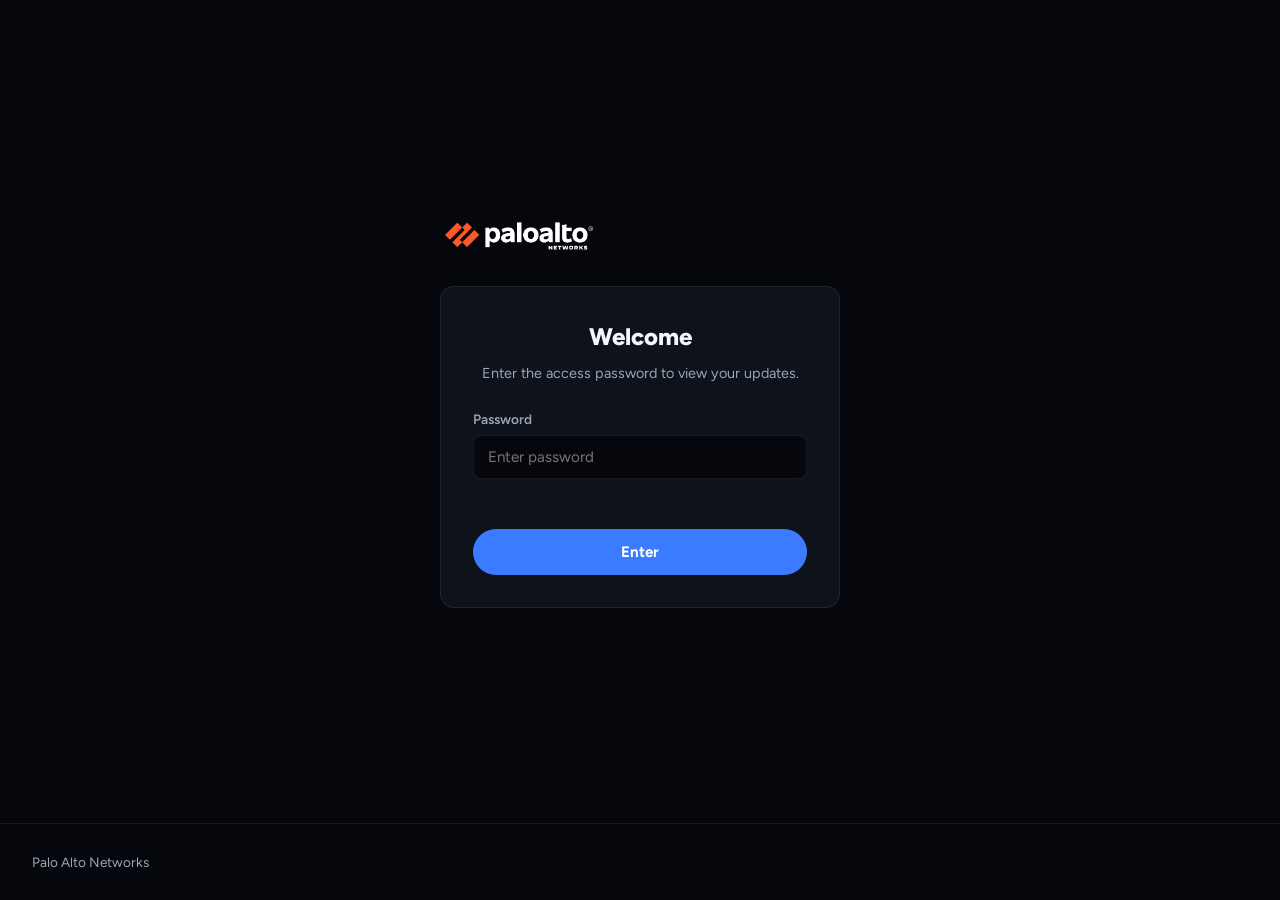
==== index.html @ 4d46ea5a "Scaffold customer-facing PANW updates intranet Static site cloning ai_district_hub's visual system (" ====
<!doctype html>
<html lang="en">
<head>
  <meta charset="UTF-8" />
  <meta name="viewport" content="width=device-width, initial-scale=1.0" />
  <title>Sign In — Palo Alto Networks Updates</title>
  <link rel="stylesheet" href="css/styles.css" />
</head>
<body>
  <main class="gate">
    <div class="gate-panel">
      <div class="logo-badge">
        <img src="assets/images/panw_RGB_Logo_Negative.png" alt="Palo Alto Networks" />
      </div>
      <div class="card">
        <h1>Welcome</h1>
        <p class="subtitle">Enter the access password to view your updates.</p>
        <form id="login-form" novalidate>
          <div class="form-group">
            <label for="password">Password</label>
            <input type="password" id="password" name="password" placeholder="Enter password" required autocomplete="current-password" />
          </div>
          <p id="form-error" class="form-error"></p>
          <button type="submit" id="submit-btn" class="btn btn-primary">Enter</button>
        </form>
      </div>
    </div>
  </main>

  <footer class="site-footer">
    <span>Palo Alto Networks</span>
  </footer>

  <script src="js/auth.js"></script>
  <script>
    if (isAuthenticated()) {
      window.location.href = "updates.html";
    }

    const form = document.getElementById("login-form");
    const errorMsg = document.getElementById("form-error");
    const submitBtn = document.getElementById("submit-btn");

    form.addEventListener("submit", async (e) => {
      e.preventDefault();
      errorMsg.textContent = "";
      submitBtn.disabled = true;
      submitBtn.textContent = "Checking…";

      const password = form.password.value;
      const ok = await checkPassword(password);
      if (ok) {
        setAuthenticated();
        window.location.href = "updates.html";
      } else {
        errorMsg.textContent = "Incorrect password. Please try again.";
        submitBtn.disabled = false;
        submitBtn.textContent = "Enter";
      }
    });
  </script>
</body>
</html>
---- css/styles.css ----
/* ---------- Fonts ---------- */
@font-face { font-family: "Figtree"; font-weight: 300; font-style: normal; src: url("../assets/fonts/Figtree font/Figtree-Light.ttf") format("truetype"); }
@font-face { font-family: "Figtree"; font-weight: 300; font-style: italic; src: url("../assets/fonts/Figtree font/Figtree-LightItalic.ttf") format("truetype"); }
@font-face { font-family: "Figtree"; font-weight: 400; font-style: normal; src: url("../assets/fonts/Figtree font/Figtree-Regular.ttf") format("truetype"); }
@font-face { font-family: "Figtree"; font-weight: 400; font-style: italic; src: url("../assets/fonts/Figtree font/Figtree-Italic.ttf") format("truetype"); }
@font-face { font-family: "Figtree"; font-weight: 500; font-style: normal; src: url("../assets/fonts/Figtree font/Figtree-Medium.ttf") format("truetype"); }
@font-face { font-family: "Figtree"; font-weight: 500; font-style: italic; src: url("../assets/fonts/Figtree font/Figtree-MediumItalic.ttf") format("truetype"); }
@font-face { font-family: "Figtree"; font-weight: 600; font-style: normal; src: url("../assets/fonts/Figtree font/Figtree-SemiBold.ttf") format("truetype"); }
@font-face { font-family: "Figtree"; font-weight: 600; font-style: italic; src: url("../assets/fonts/Figtree font/Figtree-SemiBoldItalic.ttf") format("truetype"); }
@font-face { font-family: "Figtree"; font-weight: 700; font-style: normal; src: url("../assets/fonts/Figtree font/Figtree-Bold.ttf") format("truetype"); }
@font-face { font-family: "Figtree"; font-weight: 700; font-style: italic; src: url("../assets/fonts/Figtree font/Figtree-BoldItalic.ttf") format("truetype"); }
@font-face { font-family: "Figtree"; font-weight: 800; font-style: normal; src: url("../assets/fonts/Figtree font/Figtree-ExtraBold.ttf") format("truetype"); }
@font-face { font-family: "Figtree"; font-weight: 800; font-style: italic; src: url("../assets/fonts/Figtree font/Figtree-ExtraBoldItalic.ttf") format("truetype"); }
@font-face { font-family: "Figtree"; font-weight: 900; font-style: normal; src: url("../assets/fonts/Figtree font/Figtree-Black.ttf") format("truetype"); }
@font-face { font-family: "Figtree"; font-weight: 900; font-style: italic; src: url("../assets/fonts/Figtree font/Figtree-BlackItalic.ttf") format("truetype"); }

/* ---------- Tokens ---------- */
:root {
  --bg: #05070c;
  --bg-elevated: #0d121b;
  --panel-border: rgba(255, 255, 255, 0.08);
  --text: #f4f6f9;
  --text-muted: #9aa5b5;
  --blue: #7db8ff;
  --blue-strong: #3b7bff;
  --orange: #fa582d;
  --error: #ff6b6b;
  --radius: 14px;
}

* { box-sizing: border-box; }

html { scroll-behavior: smooth; }

body {
  margin: 0;
  min-height: 100vh;
  display: flex;
  flex-direction: column;
  background: var(--bg);
  color: var(--text);
  font-family: "Figtree", -apple-system, BlinkMacSystemFont, "Segoe UI", sans-serif;
  line-height: 1.5;
  -webkit-font-smoothing: antialiased;
}

img { max-width: 100%; display: block; }

a { color: inherit; }

/* ---------- Header ---------- */
.site-header {
  position: sticky;
  top: 0;
  z-index: 20;
  display: flex;
  align-items: center;
  justify-content: space-between;
  gap: 24px;
  padding: 14px 32px;
  background: rgba(5, 7, 12, 0.85);
  backdrop-filter: blur(10px);
  border-bottom: 1px solid var(--panel-border);
}

.logo-badge {
  display: inline-flex;
  align-items: center;
}

.logo-badge img {
  height: 52px;
  width: auto;
}

.site-nav {
  display: flex;
  align-items: center;
  gap: 28px;
  margin-right: auto;
  margin-left: 40px;
}

.site-nav a {
  text-decoration: none;
  color: var(--text-muted);
  font-weight: 600;
  font-size: 0.95rem;
  padding: 6px 2px;
  border-bottom: 2px solid transparent;
  transition: color 0.15s ease, border-color 0.15s ease;
}

.site-nav a:hover { color: var(--text); }

.site-nav a.active {
  color: var(--text);
  border-bottom-color: var(--blue-strong);
}

.header-tag {
  font-size: 0.8rem;
  font-weight: 600;
  color: var(--text-muted);
  letter-spacing: 0.04em;
  text-transform: uppercase;
}

/* ---------- Buttons ---------- */
.btn {
  display: inline-flex;
  align-items: center;
  justify-content: center;
  gap: 8px;
  padding: 13px 24px;
  border-radius: 999px;
  font-weight: 700;
  font-size: 0.95rem;
  font-family: inherit;
  text-decoration: none;
  border: 1px solid transparent;
  cursor: pointer;
  transition: transform 0.15s ease, background 0.15s ease, opacity 0.15s ease;
}

.btn:hover { transform: translateY(-1px); }
.btn:disabled { opacity: 0.6; cursor: default; transform: none; }

.btn-primary { background: var(--blue-strong); color: #fff; width: 100%; }
.btn-primary:hover { background: #2f6ae8; }

.btn-link {
  color: var(--text);
  font-weight: 700;
  text-decoration: underline;
  text-underline-offset: 4px;
}

/* ---------- Page header ---------- */
.page-header {
  padding: 64px 32px 32px;
  max-width: 1180px;
  margin: 0 auto;
}

.page-header h1 {
  margin: 0 0 10px;
  font-size: 2.2rem;
  font-weight: 800;
}

.page-header p { color: var(--text-muted); margin: 0; max-width: 560px; }

/* ---------- Resource / update cards ---------- */
.resource-grid {
  display: grid;
  grid-template-columns: repeat(auto-fill, minmax(240px, 1fr));
  gap: 24px;
  max-width: 1180px;
  margin: 0 auto 96px;
  padding: 0 32px;
}

.resource-card {
  display: flex;
  flex-direction: column;
  gap: 8px;
  padding: 28px;
  border-radius: var(--radius);
  border: 1px solid var(--panel-border);
  background: var(--bg-elevated);
  text-decoration: none;
  color: inherit;
  transition: border-color 0.15s ease, transform 0.15s ease;
}

.resource-card:hover {
  border-color: var(--blue-strong);
  transform: translateY(-3px);
}

.resource-card h3 {
  margin: 0;
  font-size: 1.15rem;
  font-weight: 700;
}

.resource-card p {
  margin: 0;
  color: var(--text-muted);
  font-size: 0.9rem;
}

.update-card-badge {
  align-self: flex-start;
  padding: 3px 10px;
  border-radius: 999px;
  background: rgba(59, 123, 255, 0.18);
  color: var(--blue);
  font-size: 0.75rem;
  font-weight: 700;
  text-transform: uppercase;
  letter-spacing: 0.04em;
}

.update-card-date {
  font-size: 0.8rem;
  font-weight: 600;
  color: var(--text-muted);
  text-transform: uppercase;
  letter-spacing: 0.04em;
}

/* ---------- Login / password gate ---------- */
main.gate {
  flex: 1;
  display: flex;
  align-items: center;
  justify-content: center;
  padding: 32px;
}

.gate-panel { width: 100%; max-width: 400px; }

.gate-panel .logo-badge {
  justify-content: center;
  margin-bottom: 28px;
}

.gate-panel .logo-badge img { height: 44px; }

.card {
  padding: 32px;
  border-radius: var(--radius);
  border: 1px solid var(--panel-border);
  background: var(--bg-elevated);
}

.card h1 {
  margin: 0 0 8px;
  font-size: 1.5rem;
  font-weight: 800;
  text-align: center;
}

.card p.subtitle {
  margin: 0 0 24px;
  color: var(--text-muted);
  font-size: 0.9rem;
  text-align: center;
}

.form-group { margin-bottom: 18px; }

.form-group label {
  display: block;
  margin-bottom: 6px;
  font-size: 0.85rem;
  font-weight: 600;
  color: var(--text-muted);
}

.form-group input {
  width: 100%;
  padding: 12px 14px;
  border-radius: 8px;
  border: 1px solid var(--panel-border);
  background: var(--bg);
  color: var(--text);
  font-family: inherit;
  font-size: 0.95rem;
}

.form-group input:focus {
  outline: none;
  border-color: var(--blue-strong);
}

.form-error {
  color: var(--error);
  font-size: 0.85rem;
  margin: 0 0 16px;
  min-height: 1.2em;
}

/* ---------- Footer ---------- */
.site-footer {
  padding: 28px 32px;
  border-top: 1px solid var(--panel-border);
  color: var(--text-muted);
  font-size: 0.85rem;
  display: flex;
  align-items: center;
  justify-content: space-between;
  flex-wrap: wrap;
  gap: 12px;
}

.site-footer a {
  color: var(--text-muted);
  text-decoration: none;
}

.site-footer a:hover { color: var(--text); }

@media (max-width: 640px) {
  .site-header { padding: 12px 20px; }
  .site-nav { margin-left: 20px; gap: 18px; }
  .header-tag { display: none; }
  .page-header { padding: 48px 20px 24px; }
  .resource-grid { padding: 0 20px; }
}
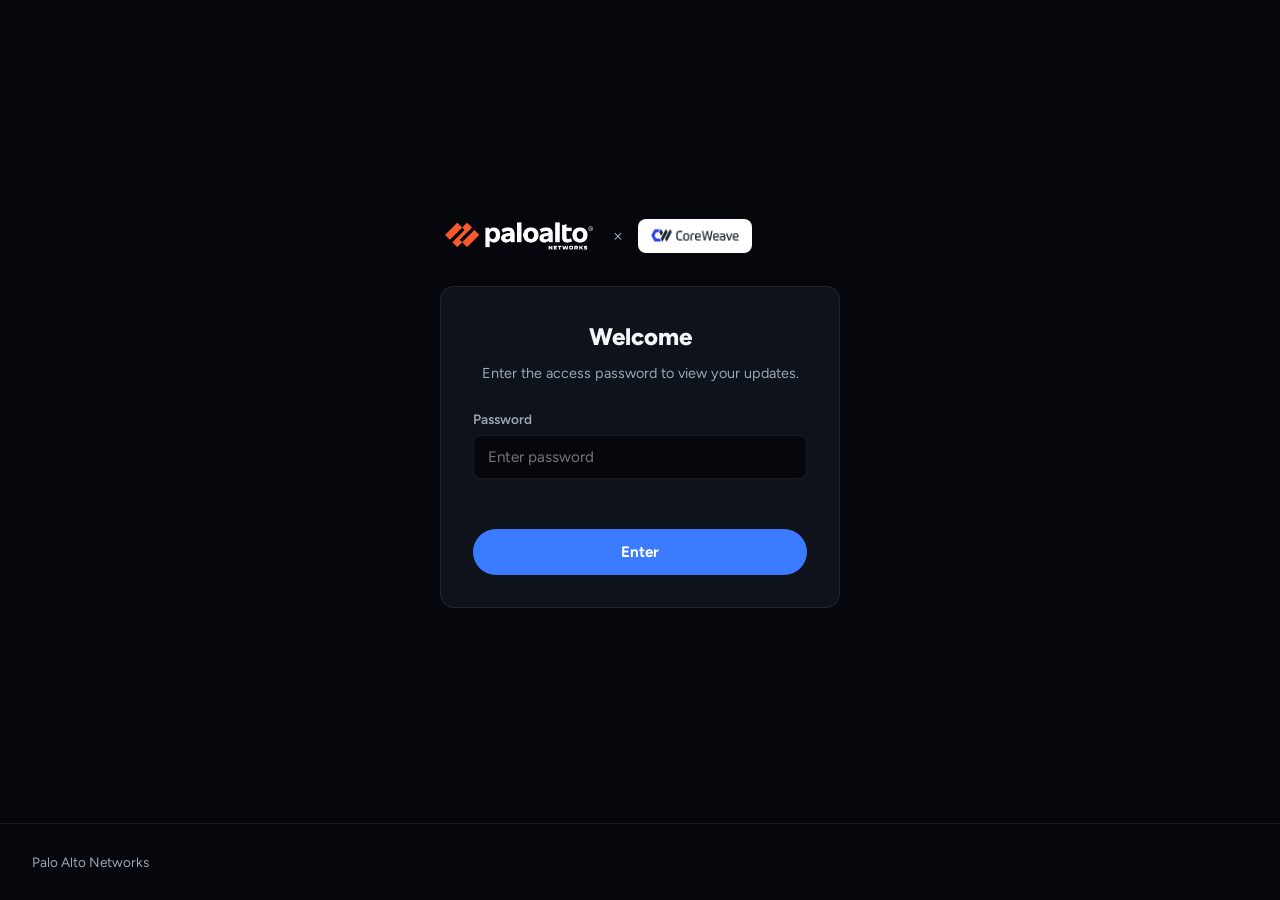
==== commit 8ab89690: "Add CoreWeave co-branding and NGFW estate sheet embed Adds the CoreWeave logo next to the Palo Alto " ====
--- a/index.html
+++ b/index.html
@@ -11,6 +11,10 @@
     <div class="gate-panel">
       <div class="logo-badge">
         <img src="assets/images/panw_RGB_Logo_Negative.png" alt="Palo Alto Networks" />
+        <span class="logo-divider" aria-hidden="true">&times;</span>
+        <span class="logo-chip">
+          <img src="assets/images/coreweave.png" alt="CoreWeave" />
+        </span>
       </div>
       <div class="card">
         <h1>Welcome</h1>
--- a/css/styles.css
+++ b/css/styles.css
@@ -66,10 +66,30 @@
 .logo-badge {
   display: inline-flex;
   align-items: center;
-}
-
-.logo-badge img {
+  gap: 14px;
+}
+
+.logo-badge > img {
   height: 52px;
+  width: auto;
+}
+
+.logo-divider {
+  color: var(--text-muted);
+  font-size: 1.2rem;
+  font-weight: 300;
+}
+
+.logo-chip {
+  display: inline-flex;
+  align-items: center;
+  background: #fff;
+  border-radius: 8px;
+  padding: 6px 10px;
+}
+
+.logo-chip img {
+  height: 22px;
   width: auto;
 }
 
@@ -211,6 +231,57 @@
   letter-spacing: 0.04em;
 }
 
+/* ---------- Embedded documents ---------- */
+.embed-wrap {
+  max-width: 1180px;
+  margin: 0 auto 48px;
+  padding: 0 32px;
+}
+
+.embed-frame {
+  position: relative;
+  border: 1px solid var(--panel-border);
+  border-radius: var(--radius);
+  overflow: hidden;
+  background: var(--bg-elevated);
+  aspect-ratio: 16 / 10;
+}
+
+.embed-frame iframe {
+  width: 100%;
+  height: 100%;
+  border: 0;
+}
+
+.embed-open-link {
+  display: inline-block;
+  margin-top: 10px;
+  font-size: 0.85rem;
+  font-weight: 600;
+  color: var(--blue);
+  text-decoration: none;
+}
+
+.embed-open-link:hover { text-decoration: underline; }
+
+.section-heading {
+  max-width: 1180px;
+  margin: 0 auto 20px;
+  padding: 0 32px;
+}
+
+.section-heading h2 {
+  margin: 0 0 6px;
+  font-size: 1.3rem;
+  font-weight: 800;
+}
+
+.section-heading p {
+  margin: 0;
+  color: var(--text-muted);
+  font-size: 0.9rem;
+}
+
 /* ---------- Login / password gate ---------- */
 main.gate {
   flex: 1;
@@ -227,7 +298,7 @@
   margin-bottom: 28px;
 }
 
-.gate-panel .logo-badge img { height: 44px; }
+.gate-panel .logo-badge > img { height: 44px; }
 
 .card {
   padding: 32px;
@@ -309,4 +380,6 @@
   .header-tag { display: none; }
   .page-header { padding: 48px 20px 24px; }
   .resource-grid { padding: 0 20px; }
-}
+  .embed-wrap { padding: 0 20px; }
+  .section-heading { padding: 0 20px; }
+}
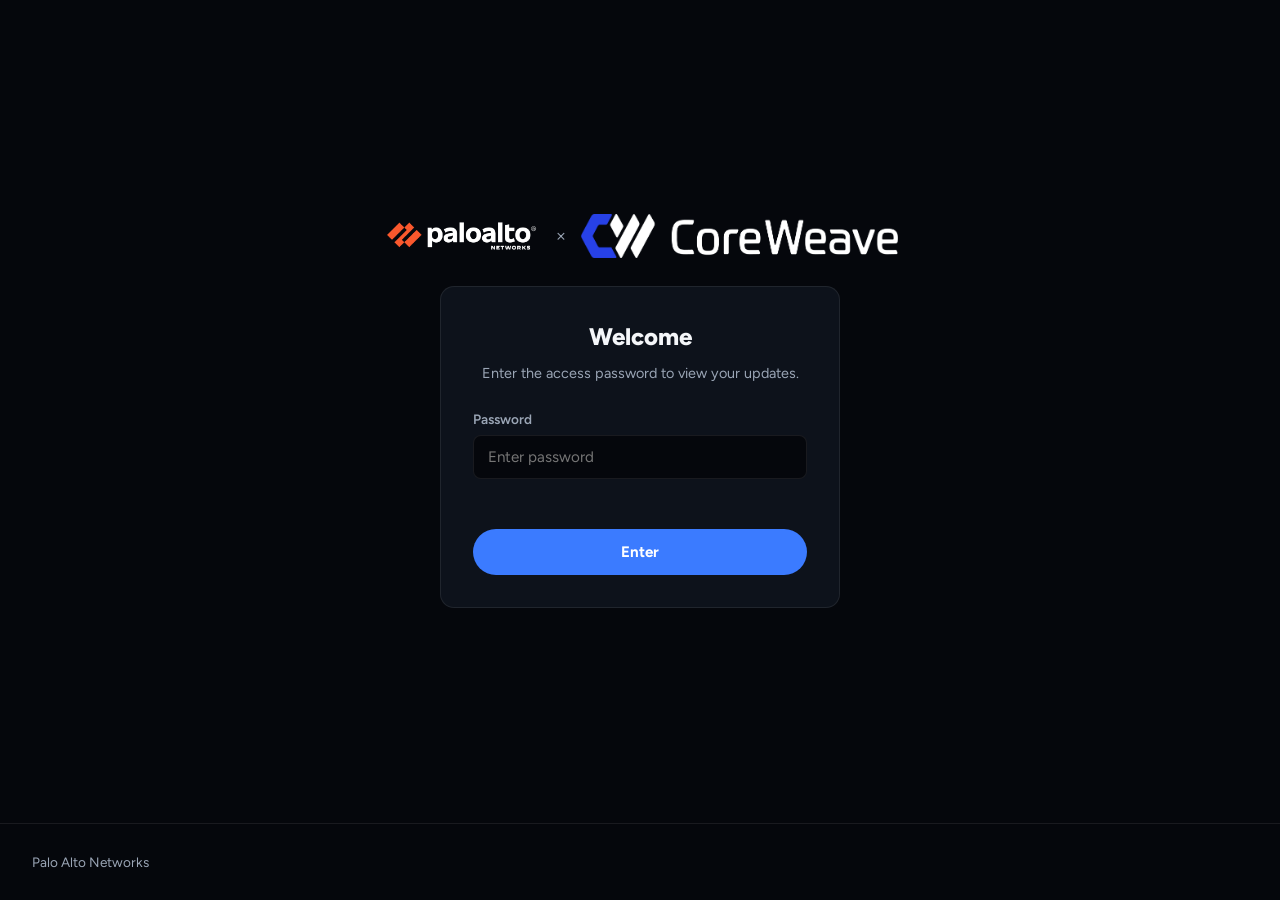
==== commit b455301b: "Simplify CoreWeave lockup, enlarge NGFW estate embed Swap in the new white/negative CoreWeave wordma" ====
--- a/index.html
+++ b/index.html
@@ -12,9 +12,7 @@
       <div class="logo-badge">
         <img src="assets/images/panw_RGB_Logo_Negative.png" alt="Palo Alto Networks" />
         <span class="logo-divider" aria-hidden="true">&times;</span>
-        <span class="logo-chip">
-          <img src="assets/images/coreweave.png" alt="CoreWeave" />
-        </span>
+        <img src="assets/images/coreweave.png" alt="CoreWeave" />
       </div>
       <div class="card">
         <h1>Welcome</h1>
--- a/css/styles.css
+++ b/css/styles.css
@@ -80,19 +80,6 @@
   font-weight: 300;
 }
 
-.logo-chip {
-  display: inline-flex;
-  align-items: center;
-  background: #fff;
-  border-radius: 8px;
-  padding: 6px 10px;
-}
-
-.logo-chip img {
-  height: 22px;
-  width: auto;
-}
-
 .site-nav {
   display: flex;
   align-items: center;
@@ -158,6 +145,7 @@
 
 /* ---------- Page header ---------- */
 .page-header {
+  width: 100%;
   padding: 64px 32px 32px;
   max-width: 1180px;
   margin: 0 auto;
@@ -173,6 +161,7 @@
 
 /* ---------- Resource / update cards ---------- */
 .resource-grid {
+  width: 100%;
   display: grid;
   grid-template-columns: repeat(auto-fill, minmax(240px, 1fr));
   gap: 24px;
@@ -233,7 +222,8 @@
 
 /* ---------- Embedded documents ---------- */
 .embed-wrap {
-  max-width: 1180px;
+  width: 100%;
+  max-width: 1600px;
   margin: 0 auto 48px;
   padding: 0 32px;
 }
@@ -244,7 +234,8 @@
   border-radius: var(--radius);
   overflow: hidden;
   background: var(--bg-elevated);
-  aspect-ratio: 16 / 10;
+  height: 80vh;
+  min-height: 700px;
 }
 
 .embed-frame iframe {
@@ -263,24 +254,6 @@
 }
 
 .embed-open-link:hover { text-decoration: underline; }
-
-.section-heading {
-  max-width: 1180px;
-  margin: 0 auto 20px;
-  padding: 0 32px;
-}
-
-.section-heading h2 {
-  margin: 0 0 6px;
-  font-size: 1.3rem;
-  font-weight: 800;
-}
-
-.section-heading p {
-  margin: 0;
-  color: var(--text-muted);
-  font-size: 0.9rem;
-}
 
 /* ---------- Login / password gate ---------- */
 main.gate {
@@ -381,5 +354,4 @@
   .page-header { padding: 48px 20px 24px; }
   .resource-grid { padding: 0 20px; }
   .embed-wrap { padding: 0 20px; }
-  .section-heading { padding: 0 20px; }
-}
+}
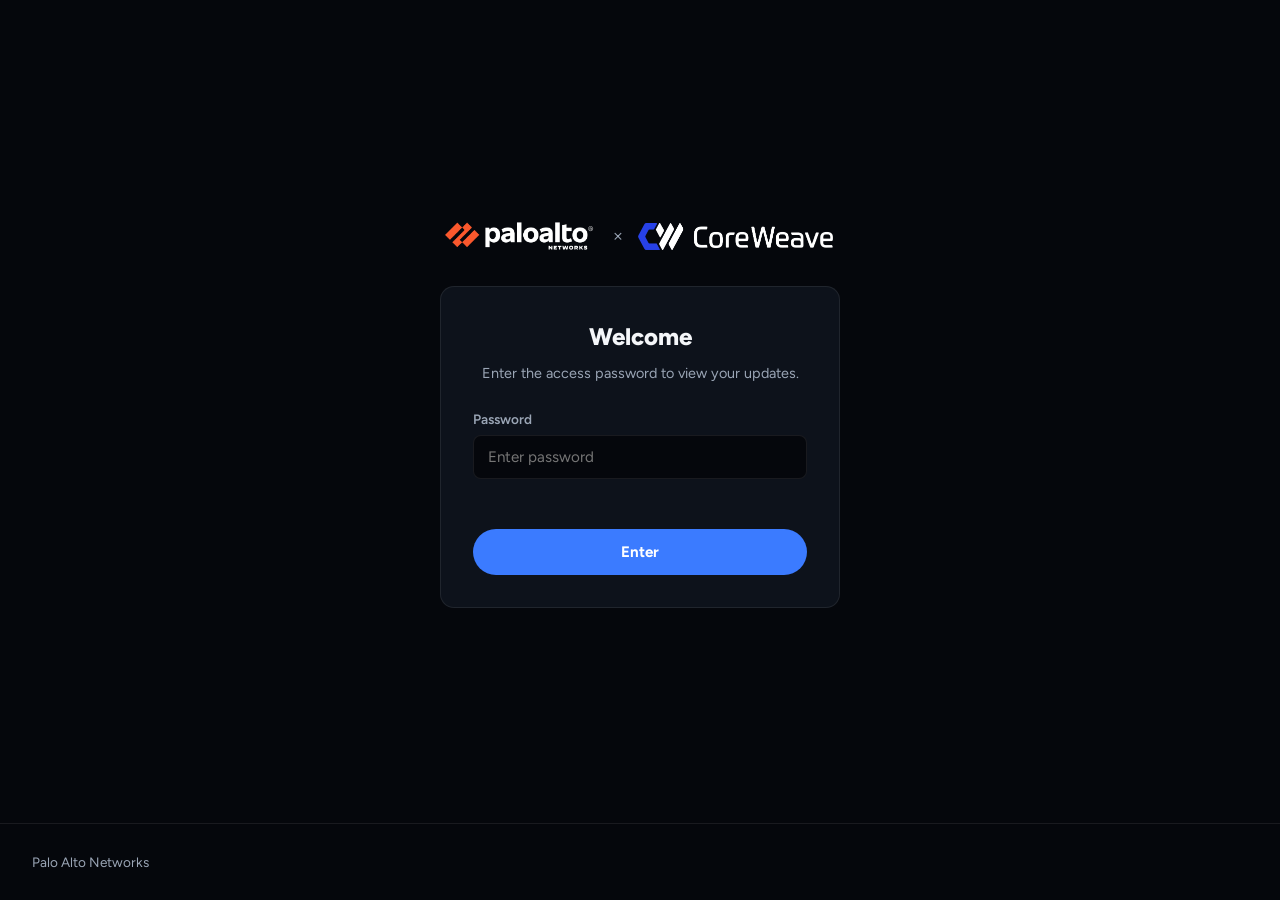
==== commit 9b53cee7: "Scale CoreWeave logo to match Palo Alto's visual weight The CoreWeave PNG is cropped tight to its in" ====
--- a/index.html
+++ b/index.html
@@ -12,7 +12,7 @@
       <div class="logo-badge">
         <img src="assets/images/panw_RGB_Logo_Negative.png" alt="Palo Alto Networks" />
         <span class="logo-divider" aria-hidden="true">&times;</span>
-        <img src="assets/images/coreweave.png" alt="CoreWeave" />
+        <img class="logo-coreweave" src="assets/images/coreweave.png" alt="CoreWeave" />
       </div>
       <div class="card">
         <h1>Welcome</h1>
--- a/css/styles.css
+++ b/css/styles.css
@@ -74,6 +74,13 @@
   width: auto;
 }
 
+/* The CoreWeave mark is cropped tight to its ink with no internal
+   padding, unlike the Palo Alto lockup (padded ~38% by canvas
+   height). Sized down so the two read as equal visual weight. */
+.logo-badge > img.logo-coreweave {
+  height: 32px;
+}
+
 .logo-divider {
   color: var(--text-muted);
   font-size: 1.2rem;
@@ -272,6 +279,7 @@
 }
 
 .gate-panel .logo-badge > img { height: 44px; }
+.gate-panel .logo-badge > img.logo-coreweave { height: 27px; }
 
 .card {
   padding: 32px;
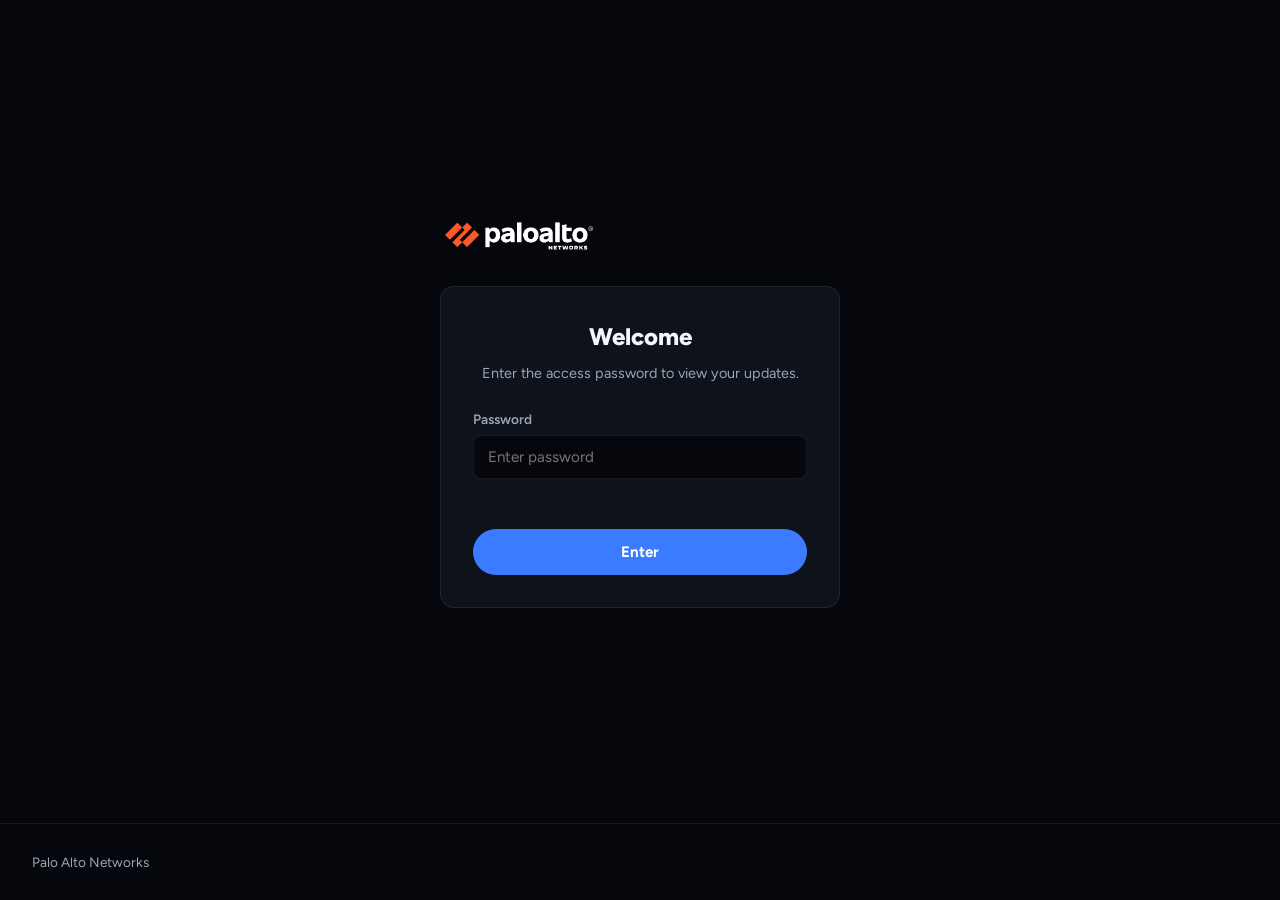
==== commit cdf0c202: "Remove CoreWeave logo, add Technical Resources nav dropdown Drops the CoreWeave co-branding lockup f" ====
--- a/index.html
+++ b/index.html
@@ -11,8 +11,6 @@
     <div class="gate-panel">
       <div class="logo-badge">
         <img src="assets/images/panw_RGB_Logo_Negative.png" alt="Palo Alto Networks" />
-        <span class="logo-divider" aria-hidden="true">&times;</span>
-        <img class="logo-coreweave" src="assets/images/coreweave.png" alt="CoreWeave" />
       </div>
       <div class="card">
         <h1>Welcome</h1>
--- a/css/styles.css
+++ b/css/styles.css
@@ -66,7 +66,6 @@
 .logo-badge {
   display: inline-flex;
   align-items: center;
-  gap: 14px;
 }
 
 .logo-badge > img {
@@ -74,28 +73,18 @@
   width: auto;
 }
 
-/* The CoreWeave mark is cropped tight to its ink with no internal
-   padding, unlike the Palo Alto lockup (padded ~38% by canvas
-   height). Sized down so the two read as equal visual weight. */
-.logo-badge > img.logo-coreweave {
-  height: 32px;
-}
-
-.logo-divider {
-  color: var(--text-muted);
-  font-size: 1.2rem;
-  font-weight: 300;
-}
-
 .site-nav {
   display: flex;
   align-items: center;
-  gap: 28px;
+  flex-wrap: wrap;
+  row-gap: 8px;
+  column-gap: 24px;
   margin-right: auto;
   margin-left: 40px;
 }
 
 .site-nav a {
+  white-space: nowrap;
   text-decoration: none;
   color: var(--text-muted);
   font-weight: 600;
@@ -112,12 +101,86 @@
   border-bottom-color: var(--blue-strong);
 }
 
-.header-tag {
-  font-size: 0.8rem;
+.nav-dropdown {
+  position: relative;
+}
+
+.nav-dropdown-label {
+  display: inline-flex;
+  align-items: center;
+  gap: 5px;
+  white-space: nowrap;
+  color: var(--text-muted);
   font-weight: 600;
-  color: var(--text-muted);
-  letter-spacing: 0.04em;
-  text-transform: uppercase;
+  font-size: 0.95rem;
+  padding: 6px 2px;
+  border-bottom: 2px solid transparent;
+  cursor: default;
+  transition: color 0.15s ease, border-color 0.15s ease;
+}
+
+.nav-dropdown-caret {
+  display: inline-block;
+  width: 0;
+  height: 0;
+  border-left: 4px solid transparent;
+  border-right: 4px solid transparent;
+  border-top: 5px solid currentColor;
+  transition: transform 0.15s ease;
+}
+
+.nav-dropdown:hover .nav-dropdown-label,
+.nav-dropdown:focus-within .nav-dropdown-label {
+  color: var(--text);
+}
+
+.nav-dropdown-label.active {
+  color: var(--text);
+  border-bottom-color: var(--blue-strong);
+}
+
+.nav-dropdown:hover .nav-dropdown-caret,
+.nav-dropdown:focus-within .nav-dropdown-caret {
+  transform: rotate(180deg);
+}
+
+.nav-dropdown-menu {
+  position: absolute;
+  top: 100%;
+  left: 0;
+  z-index: 30;
+  min-width: 260px;
+  padding: 8px;
+  border-radius: var(--radius);
+  border: 1px solid var(--panel-border);
+  background: var(--bg-elevated);
+  box-shadow: 0 18px 40px rgba(0, 0, 0, 0.45);
+  opacity: 0;
+  visibility: hidden;
+  transition: opacity 0.15s ease, visibility 0.15s ease;
+}
+
+.nav-dropdown:hover .nav-dropdown-menu,
+.nav-dropdown:focus-within .nav-dropdown-menu {
+  opacity: 1;
+  visibility: visible;
+}
+
+.nav-dropdown-menu a {
+  display: block;
+  padding: 9px 12px;
+  border-radius: 8px;
+  font-size: 0.9rem;
+  font-weight: 600;
+  color: var(--text-muted);
+  text-decoration: none;
+  border-bottom: none;
+}
+
+.nav-dropdown-menu a:hover,
+.nav-dropdown-menu a.active {
+  color: var(--text);
+  background: rgba(255, 255, 255, 0.06);
 }
 
 /* ---------- Buttons ---------- */
@@ -166,7 +229,7 @@
 
 .page-header p { color: var(--text-muted); margin: 0; max-width: 560px; }
 
-/* ---------- Resource / update cards ---------- */
+/* ---------- Resource cards ---------- */
 .resource-grid {
   width: 100%;
   display: grid;
@@ -205,26 +268,6 @@
   margin: 0;
   color: var(--text-muted);
   font-size: 0.9rem;
-}
-
-.update-card-badge {
-  align-self: flex-start;
-  padding: 3px 10px;
-  border-radius: 999px;
-  background: rgba(59, 123, 255, 0.18);
-  color: var(--blue);
-  font-size: 0.75rem;
-  font-weight: 700;
-  text-transform: uppercase;
-  letter-spacing: 0.04em;
-}
-
-.update-card-date {
-  font-size: 0.8rem;
-  font-weight: 600;
-  color: var(--text-muted);
-  text-transform: uppercase;
-  letter-spacing: 0.04em;
 }
 
 /* ---------- Embedded documents ---------- */
@@ -262,6 +305,40 @@
 
 .embed-open-link:hover { text-decoration: underline; }
 
+.section-heading {
+  width: 100%;
+  max-width: 1600px;
+  margin: 0 auto 20px;
+  padding: 0 32px;
+}
+
+.section-heading h2 {
+  margin: 0;
+  font-size: 1.5rem;
+  font-weight: 800;
+}
+
+.embed-placeholder-note {
+  position: absolute;
+  inset: 0;
+  display: flex;
+  flex-direction: column;
+  align-items: center;
+  justify-content: center;
+  gap: 6px;
+  padding: 32px;
+  text-align: center;
+  color: var(--text-muted);
+  font-size: 0.95rem;
+  background: var(--bg-elevated);
+}
+
+.embed-placeholder-note code {
+  display: block;
+  font-size: 0.8rem;
+  color: var(--blue);
+}
+
 /* ---------- Login / password gate ---------- */
 main.gate {
   flex: 1;
@@ -279,7 +356,6 @@
 }
 
 .gate-panel .logo-badge > img { height: 44px; }
-.gate-panel .logo-badge > img.logo-coreweave { height: 27px; }
 
 .card {
   padding: 32px;
@@ -357,9 +433,9 @@
 
 @media (max-width: 640px) {
   .site-header { padding: 12px 20px; }
-  .site-nav { margin-left: 20px; gap: 18px; }
-  .header-tag { display: none; }
+  .site-nav { margin-left: 20px; column-gap: 18px; }
   .page-header { padding: 48px 20px 24px; }
   .resource-grid { padding: 0 20px; }
   .embed-wrap { padding: 0 20px; }
-}
+  .section-heading { padding: 0 20px; }
+}
